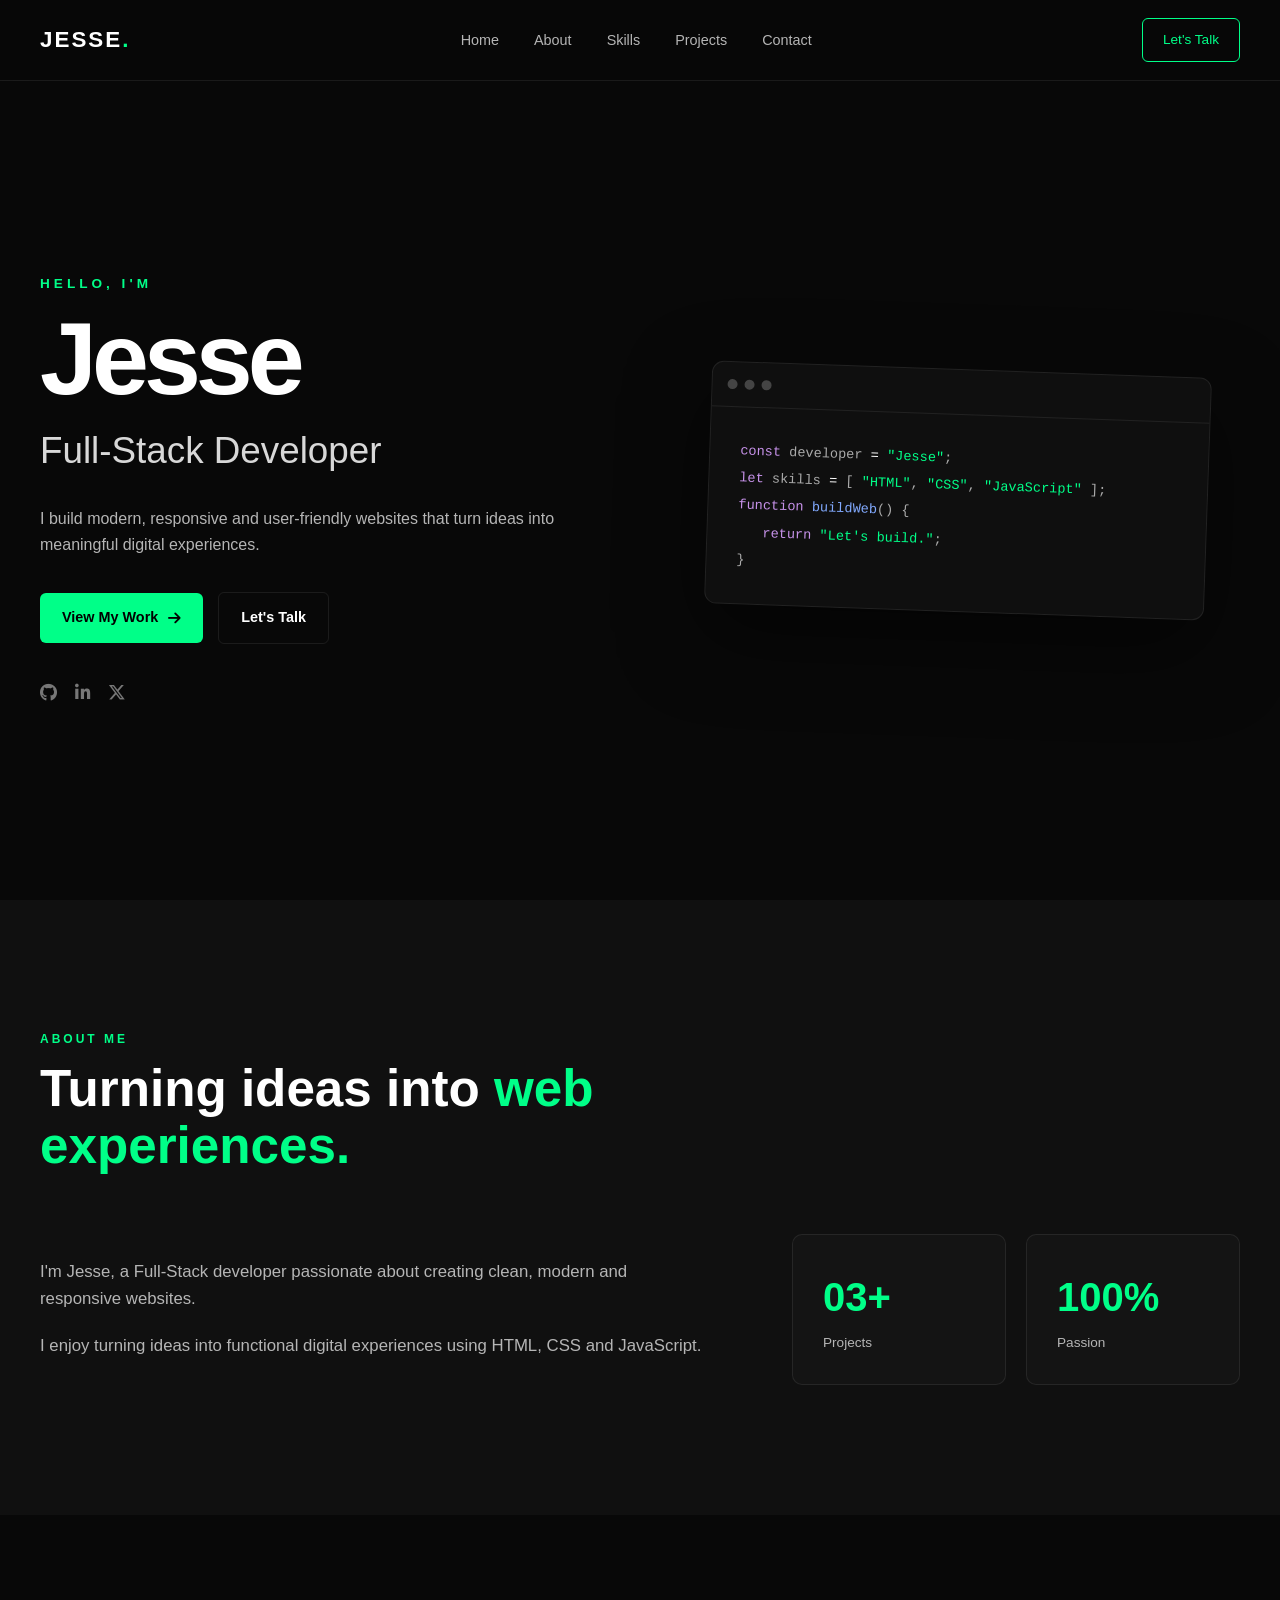
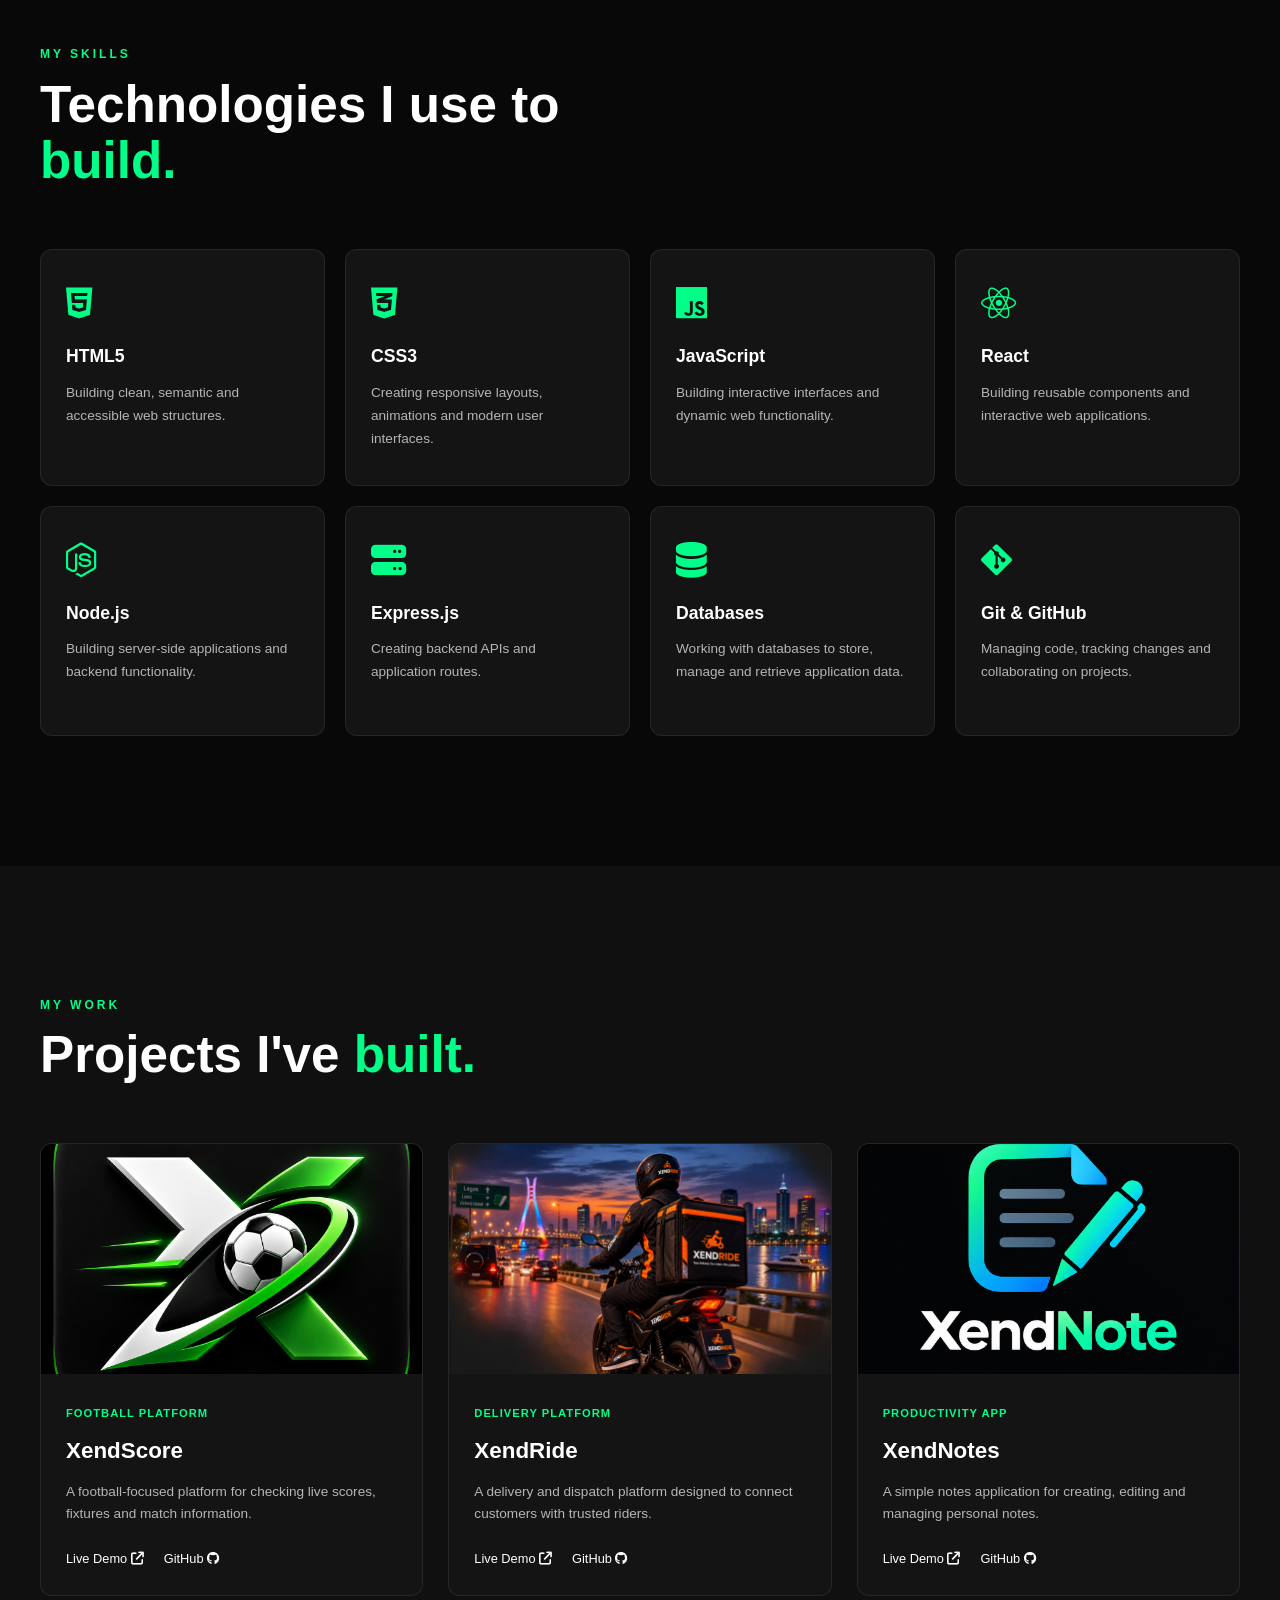
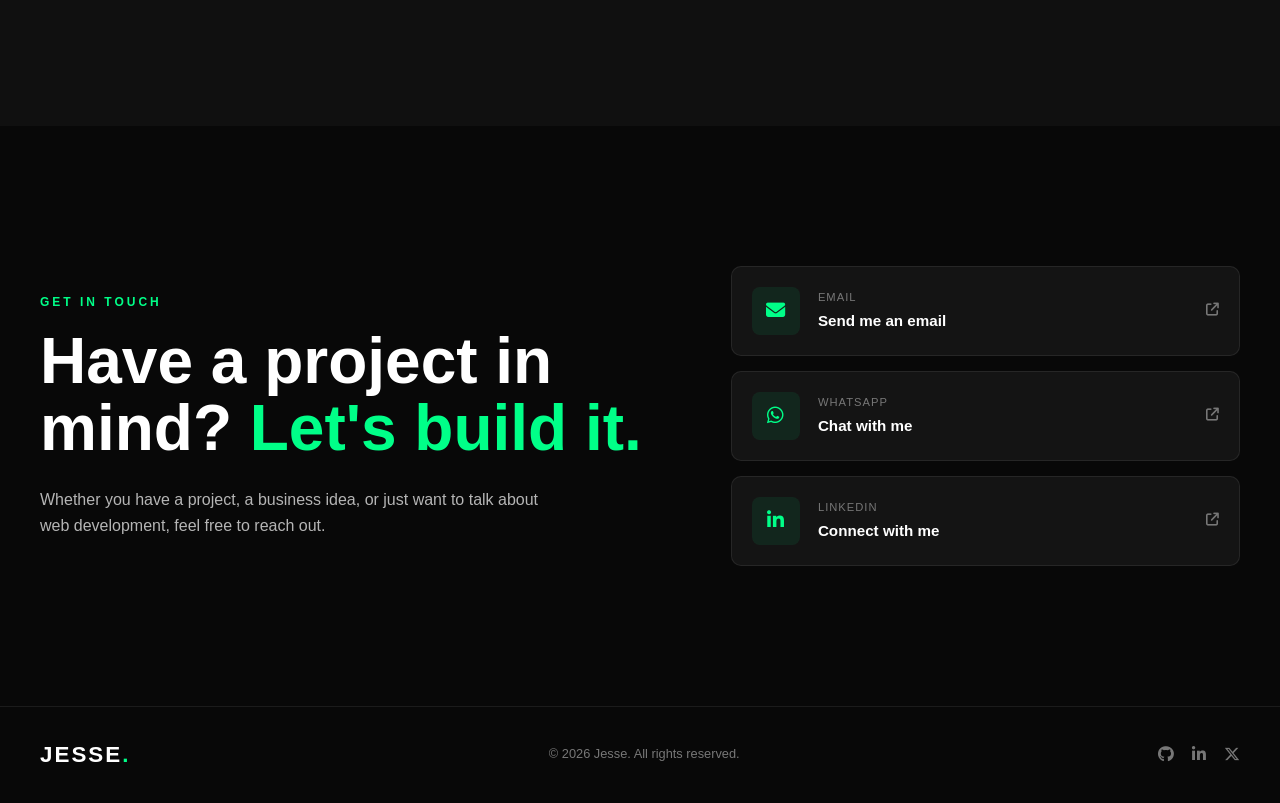
==== hero.html @ 9c828528 "first commit" ====
<!DOCTYPE html>
<ht lang="en">
<head>
    <meta charset="UTF-8">
    <meta name="viewport" content="width=device-width, initial-scale=1.0">

    <meta
        name="description"
        content="Jesse — Full-Stack Developer building modern, responsive and user-friendly web experiences."
    >

    <title>Jesse | Full-Stack Developer</title>

    <!-- Font Awesome -->
    <link
        rel="stylesheet"
        href="https://cdnjs.cloudflare.com/ajax/libs/font-awesome/6.5.2/css/all.min.css"
    >

    <!-- Main CSS -->
    <link rel="stylesheet" href="style.css">
</head>

<body>

    <!-- ==================== NAVBAR ==================== -->
    <header class="header">
        <nav class="navbar">

            <a href="#home" class="logo">
                JESSE<span>.</span>
            </a>

            <ul class="nav-links">
                <li><a href="#home">Home</a></li>
                <li><a href="#about">About</a></li>
                <li><a href="#skills">Skills</a></li>
                <li><a href="#projects">Projects</a></li>
                <li><a href="#contact">Contact</a></li>
            </ul>

            <a href="#contact" class="nav-contact">
                Let's Talk
            </a>

            <button
                class="menu-btn"
                type="button"
                aria-label="Open navigation menu"
            >
                <i class="fa-solid fa-bars"></i>
            </button>

        </nav>
    </header>


    <!-- ==================== MAIN ==================== -->
    <main>

        <!-- ==================== HERO ==================== -->
        <section id="home" class="hero">

            <div class="hero-content">

                <p class="hero-intro">
                    HELLO, I'M
                </p>

                <h1>
                    Jesse
                </h1>

                <h2>
                    Full-Stack Developer
                </h2>

                <p class="hero-description">
                    I build modern, responsive and user-friendly
                    websites that turn ideas into meaningful digital
                    experiences.
                </p>

                <div class="hero-buttons">

                    <a href="#projects" class="btn primary-btn">
                        View My Work
                        <i class="fa-solid fa-arrow-right"></i>
                    </a>

                    <a href="#contact" class="btn secondary-btn">
                        Let's Talk
                    </a>

                </div>

                <div class="hero-socials">

                    <a href="#" aria-label="GitHub">
                        <i class="fa-brands fa-github"></i>
                    </a>

                    <a href="#" aria-label="LinkedIn">
                        <i class="fa-brands fa-linkedin-in"></i>
                    </a>

                    <a href="#" aria-label="X">
                        <i class="fa-brands fa-x-twitter"></i>
                    </a>

                </div>

            </div>

            <div class="hero-visual">

                <div class="code-card">

                    <div class="code-header">
                        <span></span>
                        <span></span>
                        <span></span>
                    </div>

                    <div class="code-content">
                        <p>
                            <span class="code-purple">const</span>
                            developer
                            <span class="code-white">=</span>
                            <span class="code-green">"Jesse"</span>;
                        </p>

                        <p>
                            <span class="code-purple">let</span>
                            skills
                            <span class="code-white">=</span>
                            [
                            <span class="code-green">"HTML"</span>,
                            <span class="code-green">"CSS"</span>,
                            <span class="code-green">"JavaScript"</span>
                            ];
                        </p>

                        <p>
                            <span class="code-purple">function</span>
                            <span class="code-blue">buildWeb</span>() {
                        </p>

                        <p class="code-indent">
                            <span class="code-purple">return</span>
                            <span class="code-green">"Let's build."</span>;
                        </p>

                        <p>
                            }
                        </p>
                    </div>

                </div>

            </div>

        </section>


        <!-- ==================== ABOUT ==================== -->
        <section id="about" class="about">

            <div class="section-container">

                <div class="section-heading">
                    <p class="section-label">ABOUT ME</p>
                    <h2>Turning ideas into <span>web experiences.</span></h2>
                </div>

                <div class="about-content">

                    <div class="about-text">
                        <p>
                            I'm Jesse, a Full-Stack developer passionate about
                            creating clean, modern and responsive websites.
                        </p>

                        <p>
                            I enjoy turning ideas into functional digital
                            experiences using HTML, CSS and JavaScript.
                        </p>
                    </div>

                    <div class="about-stats">

                        <div class="stat">
                            <strong>03+</strong>
                            <span>Projects</span>
                        </div>

                        <div class="stat">
                            <strong>100%</strong>
                            <span>Passion</span>
                        </div>

                    </div>

                </div>

            </div>

        </section>


       
<!-- ==================== SKILLS ==================== -->
<section id="skills" class="skills">

    <div class="section-container">

        <div class="section-heading">
            <p class="section-label">MY SKILLS</p>
            <h2>Technologies I use to <span>build.</span></h2>
        </div>


        <div class="skills-grid">

            <!-- HTML -->
            <div class="skill-card">
                <i class="fa-brands fa-html5"></i>

                <h3>HTML5</h3>

                <p>
                    Building clean, semantic and accessible
                    web structures.
                </p>
            </div>


            <!-- CSS -->
            <div class="skill-card">
                <i class="fa-brands fa-css3-alt"></i>

                <h3>CSS3</h3>

                <p>
                    Creating responsive layouts, animations
                    and modern user interfaces.
                </p>
            </div>


            <!-- JavaScript -->
            <div class="skill-card">
                <i class="fa-brands fa-js"></i>

                <h3>JavaScript</h3>

                <p>
                    Building interactive interfaces and
                    dynamic web functionality.
                </p>
            </div>


            <!-- React -->
            <div class="skill-card">
                <i class="fa-brands fa-react"></i>

                <h3>React</h3>

                <p>
                    Building reusable components and
                    interactive web applications.
                </p>
            </div>


            <!-- Node.js -->
            <div class="skill-card">

                <i class="fa-brands fa-node-js"></i>

                <h3>Node.js</h3>

                <p>
                    Building server-side applications
                    and backend functionality.
                </p>
            </div>


            <!-- Express -->
            <div class="skill-card">

                <i class="fa-solid fa-server"></i>

                <h3>Express.js</h3>

                <p>
                    Creating backend APIs and
                    application routes.
                </p>
            </div>


            <!-- Database -->
            <div class="skill-card">

                <i class="fa-solid fa-database"></i>

                <h3>Databases</h3>

                <p>
                    Working with databases to store,
                    manage and retrieve application data.
                </p>
            </div>


            <!-- Git -->
            <div class="skill-card">

                <i class="fa-brands fa-git-alt"></i>

                <h3>Git & GitHub</h3>

                <p>
                    Managing code, tracking changes and
                    collaborating on projects.
                </p>
            </div>

        </div>

    </div>

</section>



        <!-- ==================== PROJECTS ==================== -->
        <section id="projects" class="projects">

            <div class="section-container">

                <div class="section-heading">
                    <p class="section-label">MY WORK</p>
                    <h2>Projects I've <span>built.</span></h2>
                </div>

                <div class="projects-grid">

                    <!-- XendScore -->
                    <article class="project-card">

                        <div class="project-image">
                            <img
                                src="/images/xendscore.png.png"
                                alt="XendScore project preview"
                            >
                        </div>

                        <div class="project-info">

                            <span class="project-category">
                                Football Platform
                            </span>

                            <h3>XendScore</h3>

                            <p>
                                A football-focused platform for checking
                                live scores, fixtures and match information.
                            </p>

                            <div class="project-links">
                                <a href="https://xendscore.pages.dev/" target="_blank">
                                    Live Demo
                                    <i class="fa-solid fa-arrow-up-right-from-square"></i>
                                </a>

                                <a href="https://github.com/jessepatrick98-blip/XendScore" target="_blank">
                                    GitHub
                                    <i class="fa-brands fa-github"></i>
                                </a>
                            </div>

                        </div>

                    </article>


                    <!-- XendRide -->
                    <article class="project-card">

                        <div class="project-image">
                            <img
                                src="images/xendride.png"
                                alt="XendRide project preview"
                            >
                        </div>

                        <div class="project-info">

                            <span class="project-category">
                                Delivery Platform
                            </span>

                            <h3>XendRide</h3>

                            <p>
                                A delivery and dispatch platform designed
                                to connect customers with trusted riders.
                            </p>

                            <div class="project-links">
                                <a href="#" target="_blank">
                                    Live Demo
                                    <i class="fa-solid fa-arrow-up-right-from-square"></i>
                                </a>

                                <a href="#" target="_blank">
                                    GitHub
                                    <i class="fa-brands fa-github"></i>
                                </a>
                            </div>

                        </div>

                    </article>


                    <!-- XendNotes -->
                    <article class="project-card">

                        <div class="project-image">
                            <img
                                src="/images/xendnote.png.png"
                                alt="XendNotes project preview"
                            >
                        </div>

                        <div class="project-info">

                            <span class="project-category">
                                Productivity App
                            </span>

                            <h3>XendNotes</h3>

                            <p>
                                A simple notes application for creating,
                                editing and managing personal notes.
                            </p>

                            <div class="project-links">
                                <a href="#" target="_blank">
                                    Live Demo
                                    <i class="fa-solid fa-arrow-up-right-from-square"></i>
                                </a>

                                <a href="#" target="_blank">
                                    GitHub
                                    <i class="fa-brands fa-github"></i>
                                </a>
                            </div>

                        </div>

                    </article>

                </div>

            </div>

        </section>


        <!-- ==================== CONTACT ==================== -->

<!-- ==================== CONTACT ==================== -->
<section id="contact" class="contact">

    <div class="section-container">

        <div class="contact-wrapper">

            <div class="contact-heading">
                <p class="section-label">GET IN TOUCH</p>

                <h2>
                    Have a project in mind?
                    <span>Let's build it.</span>
                </h2>

                <p class="contact-description">
                    Whether you have a project, a business idea, or just
                    want to talk about web development, feel free to reach out.
                </p>
            </div>


            <div class="contact-options">

                <!-- Email -->
                <a href="mailto:jessepatrick98@gmail.com" class="contact-card">

                    <div class="contact-icon">
                        <i class="fa-solid fa-envelope"></i>
                    </div>

                    <div class="contact-info">
                        <span>Email</span>
                        <strong>Send me an email</strong>
                    </div>

                    <i class="fa-solid fa-arrow-up-right-from-square contact-arrow"></i>

                </a>


                <!-- WhatsApp -->
                <a
                    href="https://wa.me/message/SA4C3QJQT6L4J1"
                    target="_blank"
                    rel="noopener noreferrer"
                    class="contact-card"
                >

                    <div class="contact-icon">
                        <i class="fa-brands fa-whatsapp"></i>
                    </div>

                    <div class="contact-info">
                        <span>WhatsApp</span>
                        <strong>Chat with me</strong>
                    </div>

                    <i class="fa-solid fa-arrow-up-right-from-square contact-arrow"></i>

                </a>


                <!-- LinkedIn -->
                <a
                    href="https://www.linkedin.com/in/jesse-patrick-ab23aa43b/"
                    target="_blank"
                    rel="noopener noreferrer"
                    class="contact-card"
                >

                    <div class="contact-icon">
                        <i class="fa-brands fa-linkedin-in"></i>
                    </div>

                    <div class="contact-info">
                        <span>LinkedIn</span>
                        <strong>Connect with me</strong>
                    </div>

                    <i class="fa-solid fa-arrow-up-right-from-square contact-arrow"></i>

                </a>

            </div>

        </div>

    </div>

</section>


    </main>


    <!-- ==================== FOOTER ==================== -->
    <footer class="footer">

        <div class="footer-content">

            <a href="#home" class="logo">
                JESSE<span>.</span>
            </a>

            <p>
                © 2026 Jesse. All rights reserved.
            </p>

            <div class="footer-socials">

                <a href="#" aria-label="GitHub">
                    <i class="fa-brands fa-github"></i>
                </a>

                <a href="#" aria-label="LinkedIn">
                    <i class="fa-brands fa-linkedin-in"></i>
                </a>

                <a href="#" aria-label="X">
                    <i class="fa-brands fa-x-twitter"></i>
                </a>

            </div>

        </div>

    </footer>


    <!-- JavaScript -->
    <script src="js/script.js"></script>

</body>
</ht
---- style.css ----
/* =========================
   RESET
========================= */

* {
    margin: 0;
    padding: 0;
    box-sizing: border-box;
}

html {
    scroll-behavior: smooth;
}

body {
    font-family: Arial, sans-serif;
    background: #080808;
    color: #ffffff;
    line-height: 1.6;
}

a {
    text-decoration: none;
    color: inherit;
}

ul {
    list-style: none;
}

button {
    font: inherit;
}


/* =========================
   VARIABLES
========================= */

:root {
    --bg: #080808;
    --bg-secondary: #101010;
    --card: #141414;

    --white: #ffffff;
    --text: #b5b5b5;
    --muted: #777777;

    --accent: #00ff88;
    --accent-dark: #00cc6d;

    --border: rgba(255, 255, 255, 0.08);

    --container: 1200px;
}


/* =========================
   GLOBAL
========================= */

body {
    overflow-x: hidden;
}

section {
    width: 100%;
}

.section-container {
    width: min(100% - 40px, var(--container));
    margin: 0 auto;
}


/* =========================
   NAVBAR
========================= */

.header {
    position: fixed;
    top: 0;
    left: 0;
    width: 100%;
    z-index: 1000;

    background: rgba(8, 8, 8, 0.85);
    backdrop-filter: blur(15px);

    border-bottom: 1px solid var(--border);
}

.navbar {
    width: min(100% - 40px, var(--container));
    height: 80px;
    margin: 0 auto;

    display: flex;
    align-items: center;
    justify-content: space-between;
}

.logo {
    font-size: 1.4rem;
    font-weight: 800;
    letter-spacing: 2px;
}

.logo span {
    color: var(--accent);
}

.nav-links {
    display: flex;
    align-items: center;
    gap: 35px;
}

.nav-links a {
    color: var(--text);
    font-size: 0.9rem;
    transition: 0.3s ease;
}

.nav-links a:hover {
    color: var(--accent);
}

.nav-contact {
    padding: 10px 20px;
    border: 1px solid var(--accent);
    border-radius: 6px;

    color: var(--accent);
    font-size: 0.85rem;

    transition: 0.3s ease;
}

.nav-contact:hover {
    background: var(--accent);
    color: #000;
}

.menu-btn {
    display: none;

    border: none;
    background: transparent;
    color: white;

    font-size: 1.4rem;
    cursor: pointer;
}


/* =========================
   HERO
========================= */

.hero {
    min-height: 100vh;
    width: min(100% - 40px, var(--container));

    margin: 0 auto;

    display: grid;
    grid-template-columns: 1fr 1fr;
    align-items: center;
    gap: 70px;

    padding-top: 80px;
}

.hero-intro {
    color: var(--accent);
    font-size: 0.85rem;
    font-weight: 700;
    letter-spacing: 4px;
    margin-bottom: 15px;
}

.hero h1 {
    font-size: clamp(4rem, 8vw, 7rem);
    line-height: 0.95;
    letter-spacing: -5px;
    margin-bottom: 15px;
}

.hero h2 {
    color: #d8d8d8;
    font-size: clamp(1.5rem, 3vw, 2.3rem);
    font-weight: 500;
    margin-bottom: 25px;
}

.hero-description {
    max-width: 550px;
    color: var(--text);
    font-size: 1rem;
    margin-bottom: 35px;
}

.hero-buttons {
    display: flex;
    align-items: center;
    gap: 15px;
}

.btn {
    display: inline-flex;
    align-items: center;
    justify-content: center;
    gap: 10px;

    padding: 13px 22px;

    border-radius: 6px;

    font-size: 0.9rem;
    font-weight: 600;

    transition: 0.3s ease;
}

.primary-btn {
    background: var(--accent);
    color: #000;
}

.primary-btn:hover {
    background: var(--accent-dark);
    transform: translateY(-3px);
}

.secondary-btn {
    border: 1px solid var(--border);
    color: white;
}

.secondary-btn:hover {
    border-color: var(--accent);
    color: var(--accent);
}

.hero-socials {
    display: flex;
    gap: 18px;
    margin-top: 35px;
}

.hero-socials a {
    color: var(--muted);
    font-size: 1.1rem;
    transition: 0.3s ease;
}

.hero-socials a:hover {
    color: var(--accent);
    transform: translateY(-3px);
}


/* =========================
   CODE CARD
========================= */

.hero-visual {
    display: flex;
    justify-content: center;
}

.code-card {
    width: 100%;
    max-width: 500px;

    background: #0f0f0f;

    border: 1px solid var(--border);
    border-radius: 12px;

    box-shadow:
        0 30px 80px rgba(0, 0, 0, 0.5);

    overflow: hidden;

    transform: rotate(2deg);

    transition: 0.4s ease;
}

.code-card:hover {
    transform: rotate(0deg) translateY(-8px);
}

.code-header {
    height: 45px;

    display: flex;
    align-items: center;

    gap: 7px;

    padding: 0 15px;

    border-bottom: 1px solid var(--border);
}

.code-header span {
    width: 10px;
    height: 10px;
    border-radius: 50%;
    background: #444;
}

.code-content {
    padding: 30px;

    font-family: "Courier New", monospace;
    font-size: 0.85rem;

    color: #aaa;

    line-height: 2;
}

.code-purple {
    color: #c792ea;
}

.code-green {
    color: var(--accent);
}

.code-blue {
    color: #82aaff;
}

.code-white {
    color: white;
}

.code-indent {
    padding-left: 25px;
}


/* =========================
   SECTION HEADINGS
========================= */

.section-heading {
    margin-bottom: 60px;
}

.section-label {
    color: var(--accent);
    font-size: 0.75rem;
    font-weight: 700;
    letter-spacing: 3px;
    margin-bottom: 12px;
}

.section-heading h2 {
    max-width: 650px;

    font-size: clamp(2rem, 4vw, 3.5rem);
    line-height: 1.1;
}

.section-heading h2 span {
    color: var(--accent);
}


/* =========================
   ABOUT
========================= */

.about {
    padding: 130px 0;
    background: var(--bg-secondary);
}

.about-content {
    display: grid;
    grid-template-columns: 1.5fr 1fr;
    gap: 80px;
    align-items: center;
}

.about-text {
    color: var(--text);
    font-size: 1.05rem;
}

.about-text p + p {
    margin-top: 20px;
}

.about-stats {
    display: grid;
    grid-template-columns: repeat(2, 1fr);
    gap: 20px;
}

.stat {
    padding: 30px;

    background: var(--card);

    border: 1px solid var(--border);
    border-radius: 10px;
}

.stat strong {
    display: block;

    color: var(--accent);

    font-size: 2.5rem;
}

.stat span {
    color: var(--text);
    font-size: 0.85rem;
}



/* =========================
   SKILLS
========================= */

.skills {
    padding: 130px 0;
    background: var(--bg);
}

.skills-grid {
    display: grid;

    grid-template-columns: repeat(4, 1fr);

    gap: 20px;
}

.skill-card {
    position: relative;

    padding: 35px 25px;

    min-height: 230px;

    display: flex;
    flex-direction: column;

    justify-content: flex-start;

    background: var(--card);

    border: 1px solid var(--border);

    border-radius: 12px;

    overflow: hidden;

    transition:
        transform 0.3s ease,
        border-color 0.3s ease,
        background 0.3s ease;
}


/* Top accent line */

.skill-card::before {
    content: "";

    position: absolute;

    top: 0;
    left: 0;

    width: 0;
    height: 2px;

    background: var(--accent);

    transition: width 0.3s ease;
}

.skill-card:hover::before {
    width: 100%;
}


/* Hover */

.skill-card:hover {
    transform: translateY(-8px);

    border-color: rgba(0, 255, 136, 0.35);

    background: #171717;
}


/* Icon */

.skill-card i {
    color: var(--accent);

    font-size: 2.2rem;

    margin-bottom: 22px;

    transition: transform 0.3s ease;
}

.skill-card:hover i {
    transform: scale(1.1);
}


/* Title */

.skill-card h3 {
    color: var(--white);

    font-size: 1.1rem;

    margin-bottom: 10px;
}


/* Description */

.skill-card p {
    color: var(--text);

    font-size: 0.85rem;

    line-height: 1.7;
}


/* =========================
   TABLET
========================= */

@media (max-width: 1000px) {

    .skills-grid {
        grid-template-columns: repeat(2, 1fr);
    }
}


/* =========================
   MOBILE
========================= */

@media (max-width: 600px) {

    .skills {
        padding: 90px 0;
    }

    .skills-grid {
        grid-template-columns: 1fr;
    }

    .skill-card {
        min-height: auto;

        padding: 30px 22px;
    }
}




/* =========================
   PROJECTS
========================= */

.projects {
    padding: 130px 0;
    background: var(--bg-secondary);
}

.projects-grid {
    display: grid;
    grid-template-columns: repeat(3, 1fr);
    gap: 25px;
}

.project-card {
    overflow: hidden;

    background: var(--card);

    border: 1px solid var(--border);
    border-radius: 12px;

    transition: 0.3s ease;
}

.project-card:hover {
    transform: translateY(-8px);
    border-color: rgba(0, 255, 136, 0.4);
}

.project-image {
    height: 230px;
    overflow: hidden;
    background: #1a1a1a;
}

.project-image img {
    width: 100%;
    height: 100%;

    object-fit: cover;

    transition: 0.5s ease;
}

.project-card:hover .project-image img {
    transform: scale(1.05);
}

.project-info {
    padding: 25px;
}

.project-category {
    color: var(--accent);

    font-size: 0.7rem;
    font-weight: 700;

    text-transform: uppercase;
    letter-spacing: 1px;
}

.project-info h3 {
    margin: 8px 0 12px;

    font-size: 1.4rem;
}

.project-info p {
    color: var(--text);
    font-size: 0.85rem;
    margin-bottom: 25px;
}

.project-links {
    display: flex;
    gap: 20px;
}

.project-links a {
    color: white;
    font-size: 0.8rem;
    transition: 0.3s ease;
}

.project-links a:hover {
    color: var(--accent);
}


/* =========================
   CONTACT
========================= */

.contact {
    padding: 150px 0;
}

.contact-content {
    max-width: 800px;
}

.contact-content h2 {
    font-size: clamp(2.5rem, 5vw, 4.5rem);
    line-height: 1.05;
    margin: 15px 0 25px;
}

.contact-content h2 span {
    color: var(--accent);
}

.contact-content > p:not(.section-label) {
    color: var(--text);
    max-width: 500px;
    margin-bottom: 30px;
}


/* =========================
   FOOTER
========================= */

.footer {
    border-top: 1px solid var(--border);
    padding: 30px 0;
}

.footer-content {
    width: min(100% - 40px, var(--container));
    margin: 0 auto;

    display: flex;
    align-items: center;
    justify-content: space-between;
}

.footer-content p {
    color: var(--muted);
    font-size: 0.8rem;
}

.footer-socials {
    display: flex;
    gap: 18px;
}

.footer-socials a {
    color: var(--muted);
    transition: 0.3s ease;
}

.footer-socials a:hover {
    color: var(--accent);
}


/* =========================
   TABLET
========================= */

@media (max-width: 900px) {

    .nav-links,
    .nav-contact {
        display: none;
    }

    .menu-btn {
        display: block;
    }

    .hero {
        grid-template-columns: 1fr;
        gap: 50px;

        padding-top: 130px;
        padding-bottom: 80px;
    }

    .hero-visual {
        justify-content: flex-start;
    }

    .skills-grid {
        grid-template-columns: repeat(2, 1fr);
    }

    .projects-grid {
        grid-template-columns: 1fr 1fr;
    }

    .about-content {
        grid-template-columns: 1fr;
        gap: 50px;
    }
}


/* =========================
   MOBILE
========================= */

@media (max-width: 600px) {

    .section-container {
        width: min(100% - 30px, var(--container));
    }

    .navbar {
        width: min(100% - 30px, var(--container));
        height: 70px;
    }

    .hero {
        width: min(100% - 30px, var(--container));

        padding-top: 110px;
    }

    .hero h1 {
        font-size: 4rem;
        letter-spacing: -3px;
    }

    .hero h2 {
        font-size: 1.5rem;
    }

    .hero-description {
        font-size: 0.9rem;
    }

    .hero-buttons {
        flex-direction: column;
        align-items: stretch;
    }

    .btn {
        width: 100%;
    }

    .code-card {
        transform: none;
    }

    .code-content {
        padding: 20px;
        font-size: 0.7rem;
        overflow-x: auto;
    }

    .about,
    .skills,
    .projects {
        padding: 90px 0;
    }

    .section-heading {
        margin-bottom: 40px;
    }

    .skills-grid {
        grid-template-columns: 1fr;
    }

    .projects-grid {
        grid-template-columns: 1fr;
    }

    .about-stats {
        grid-template-columns: 1fr 1fr;
    }

    .stat {
        padding: 20px;
    }

    .stat strong {
        font-size: 2rem;
    }

    .contact {
        padding: 100px 0;
    }

    .footer-content {
        flex-direction: column;
        gap: 20px;
        text-align: center;
    }
}

@media (max-width: 900px) {

    .nav-links.active {
        display: flex;
        flex-direction: column;
        align-items: flex-start;
        gap: 25px;

        position: absolute;
        top: 80px;
        left: 20px;
        right: 20px;

        padding: 30px;

        background: #101010;
        border: 1px solid var(--border);
        border-radius: 10px;
    }
}

/* =========================
   CONTACT
========================= */

.contact {
    padding: 140px 0;
    background: #080808;
}

.contact-wrapper {
    display: grid;
    grid-template-columns: 1.2fr 1fr;
    gap: 80px;
    align-items: center;
}

.contact-heading h2 {
    max-width: 650px;

    font-size: clamp(2.5rem, 5vw, 4.5rem);
    line-height: 1.05;

    margin: 15px 0 25px;
}

.contact-heading h2 span {
    color: var(--accent);
}

.contact-description {
    max-width: 520px;

    color: var(--text);
    font-size: 1rem;
}


/* Contact Cards */

.contact-options {
    display: flex;
    flex-direction: column;
    gap: 15px;
}

.contact-card {
    display: flex;
    align-items: center;
    gap: 18px;

    padding: 20px;

    background: var(--card);

    border: 1px solid var(--border);
    border-radius: 10px;

    transition: 0.3s ease;
}

.contact-card:hover {
    border-color: var(--accent);
    transform: translateX(6px);
}


/* Icon */

.contact-icon {
    width: 48px;
    height: 48px;

    display: flex;
    align-items: center;
    justify-content: center;

    flex-shrink: 0;

    border-radius: 8px;

    background: rgba(0, 255, 136, 0.08);

    color: var(--accent);

    font-size: 1.2rem;
}


/* Text */

.contact-info {
    display: flex;
    flex-direction: column;
    gap: 2px;
}

.contact-info span {
    color: var(--muted);

    font-size: 0.7rem;
    text-transform: uppercase;
    letter-spacing: 1px;
}

.contact-info strong {
    color: var(--white);

    font-size: 0.95rem;
}


/* Arrow */

.contact-arrow {
    margin-left: auto;

    color: var(--muted);

    font-size: 0.8rem;

    transition: 0.3s ease;
}

.contact-card:hover .contact-arrow {
    color: var(--accent);
    transform: translate(3px, -3px);
}


/* =========================
   CONTACT MOBILE
========================= */

@media (max-width: 900px) {

    .contact-wrapper {
        grid-template-columns: 1fr;
        gap: 50px;
    }
}


@media (max-width: 600px) {

    .contact {
        padding: 100px 0;
    }

    .contact-card {
        padding: 16px;
    }

    .contact-icon {
        width: 44px;
        height: 44px;
    }
}
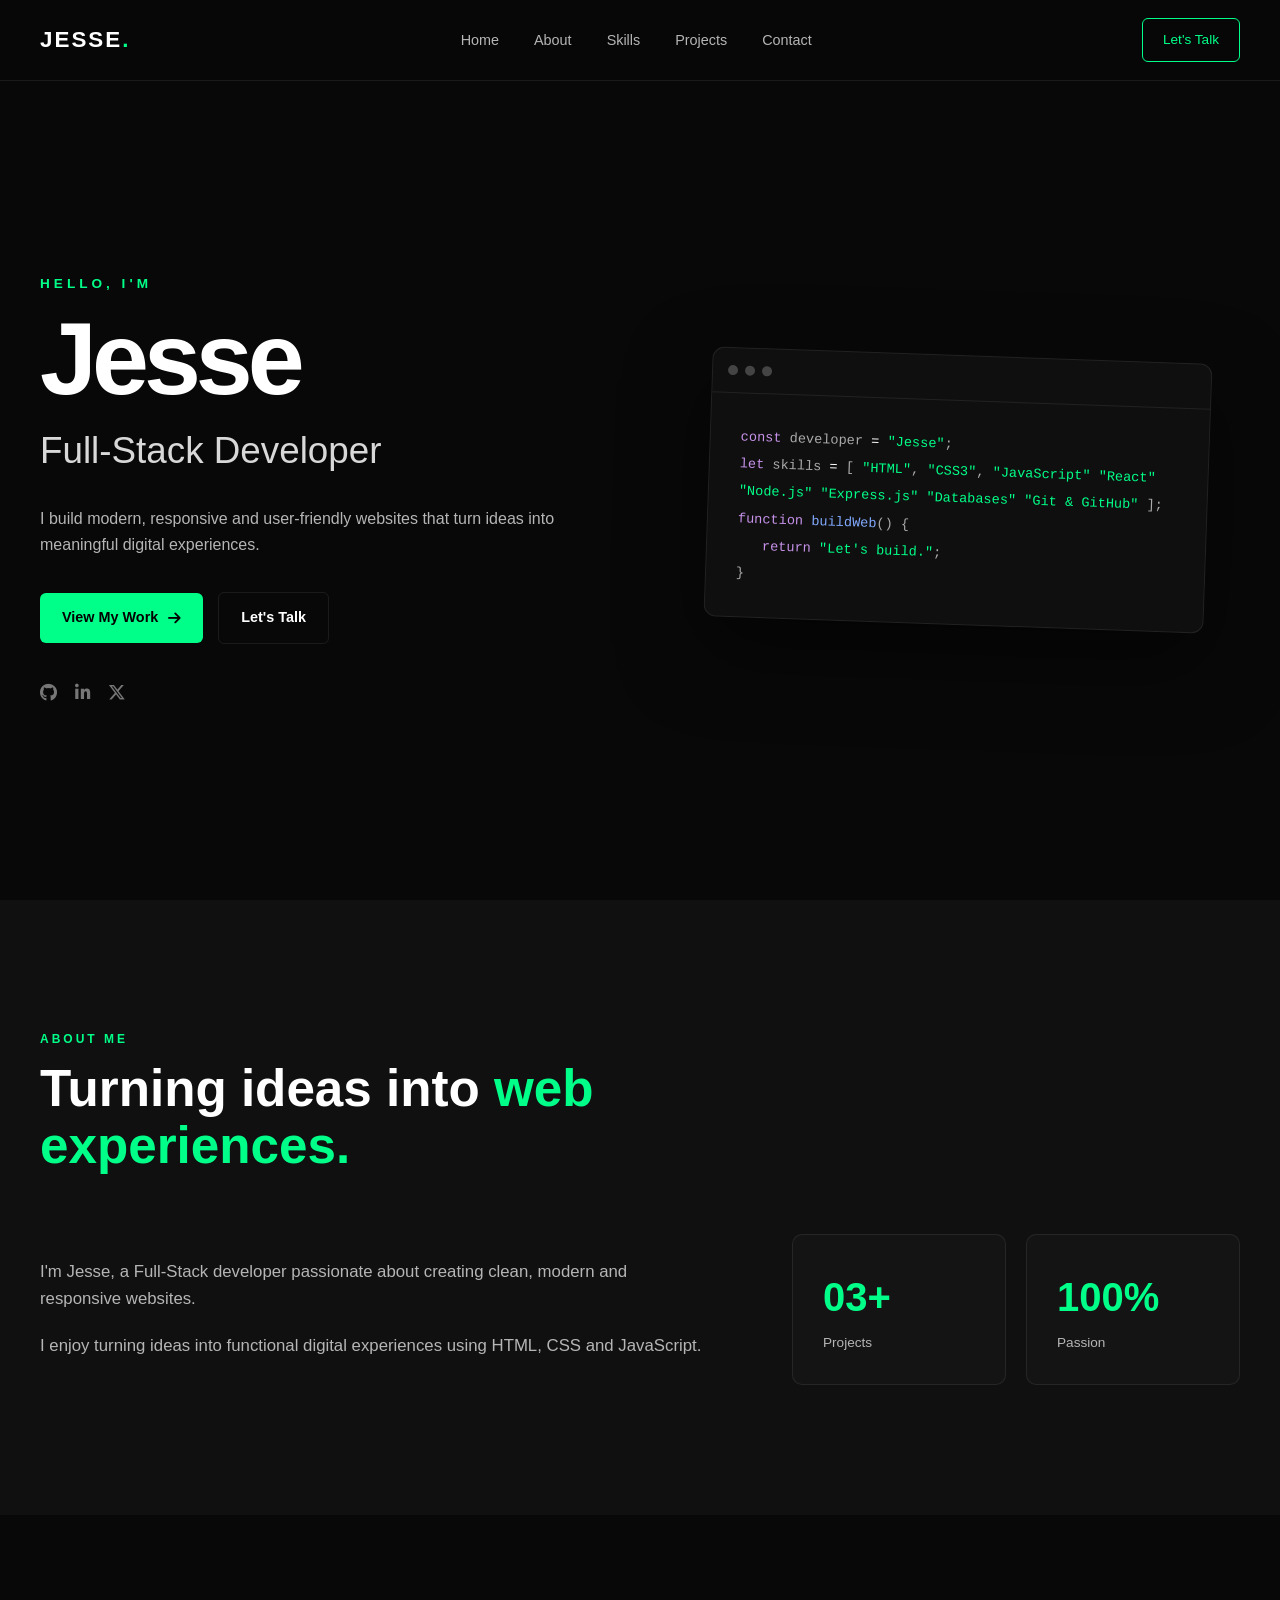
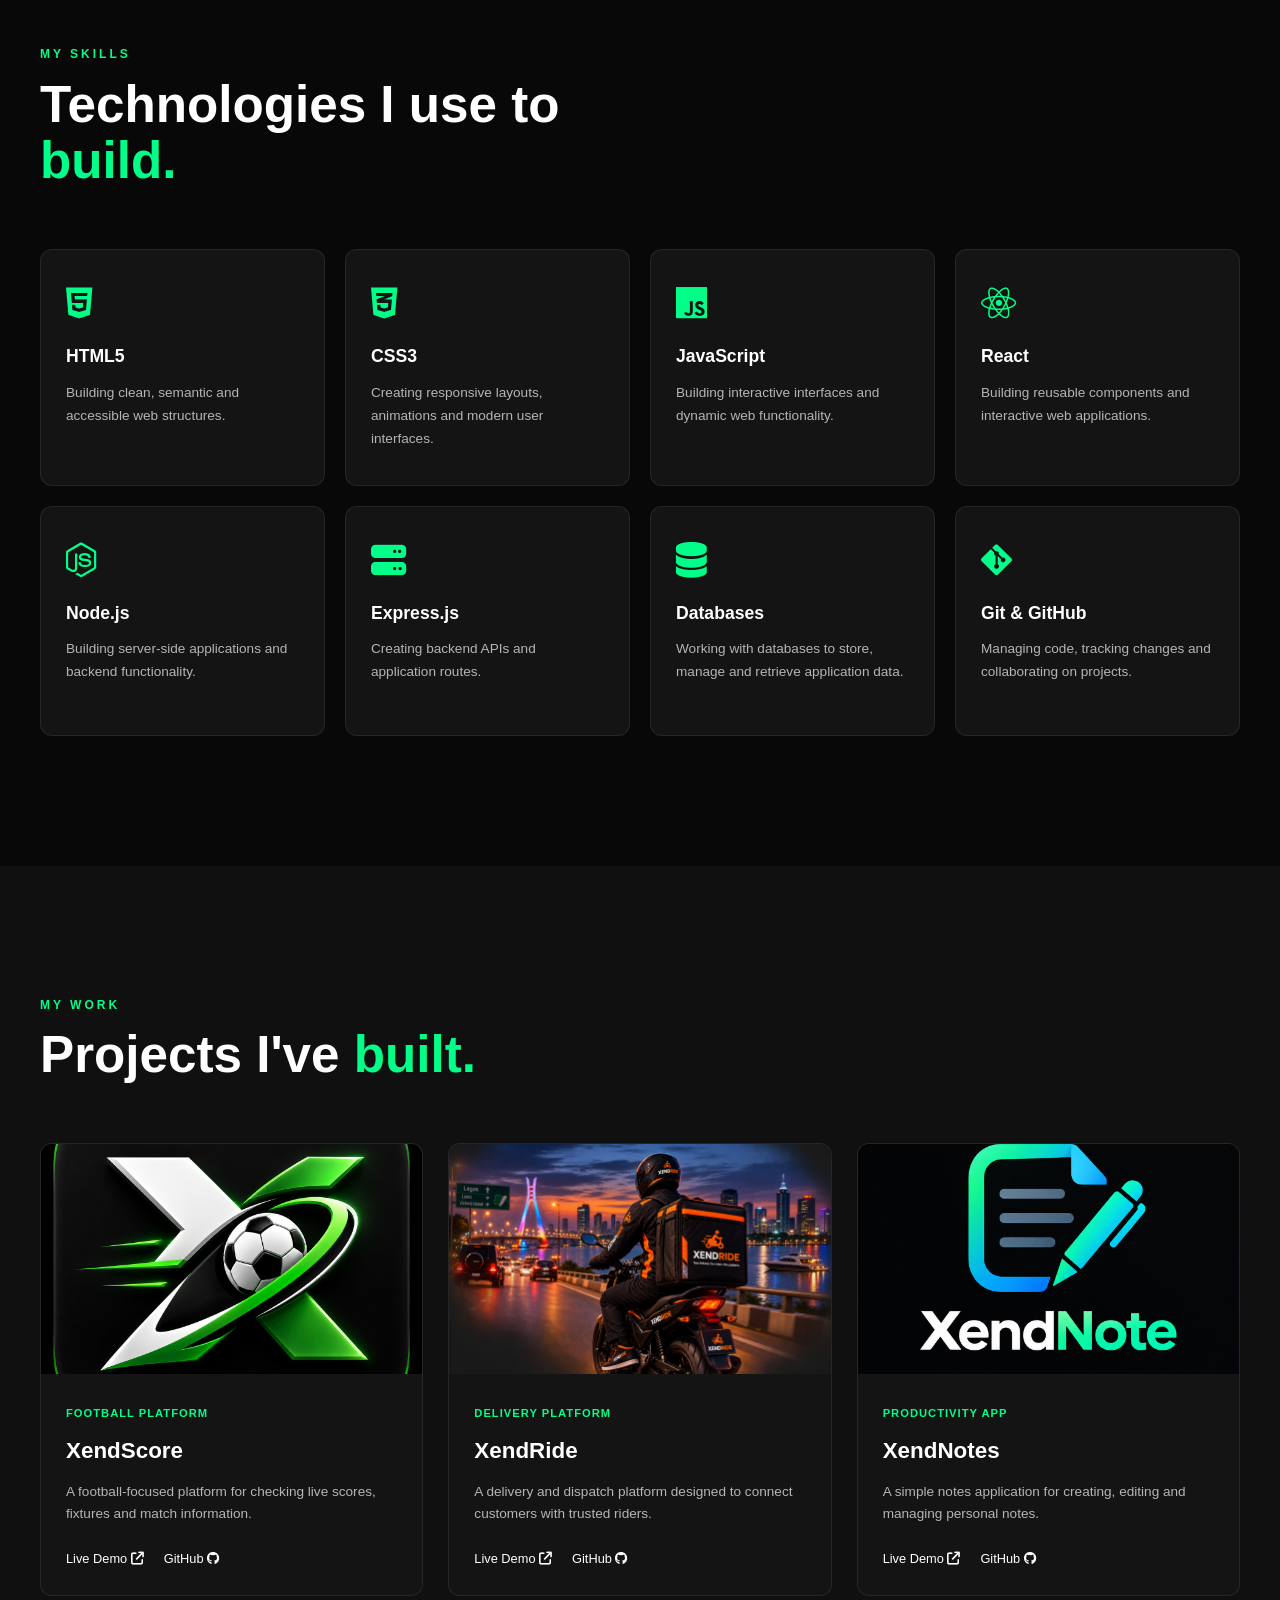
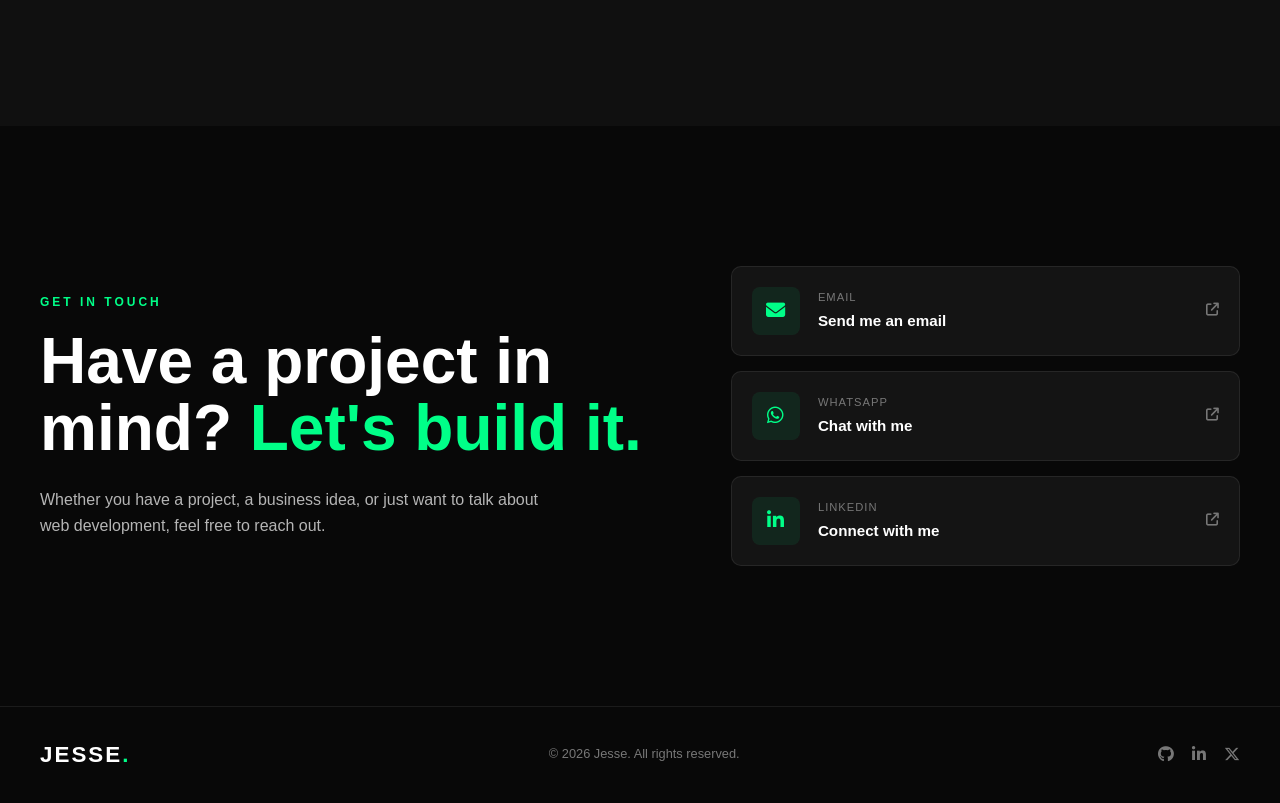
==== commit 18bbd215: "change in span" ====
--- a/hero.html
+++ b/hero.html
@@ -20,6 +20,7 @@
 
     <!-- Main CSS -->
     <link rel="stylesheet" href="style.css">
+    <link rel="icon" type="image/png" href="/images/jesselogo.png">
 </head>
 
 <body>
@@ -137,8 +138,14 @@
                             <span class="code-white">=</span>
                             [
                             <span class="code-green">"HTML"</span>,
-                            <span class="code-green">"CSS"</span>,
+                            <span class="code-green">"CSS3"</span>,
                             <span class="code-green">"JavaScript"</span>
+                            <span class="code-green">"React"</span>
+                            <span class="code-green">"Node.js"</span>
+                            <span class="code-green">"Express.js"</span>
+                            <span class="code-green">"Databases"</span>
+                            <span class="code-green">"Git & GitHub"</span>
+
                             ];
                         </p>
 
@@ -503,7 +510,7 @@
             <div class="contact-options">
 
                 <!-- Email -->
-                <a href="mailto:jessepatrick98@gmail.com" class="contact-card">
+                <a  href="https://mail.google.com/mail/?view=cm&fs=1&to=jessepatrick98@gmail.com" class="contact-card">
 
                     <div class="contact-icon">
                         <i class="fa-solid fa-envelope"></i>
